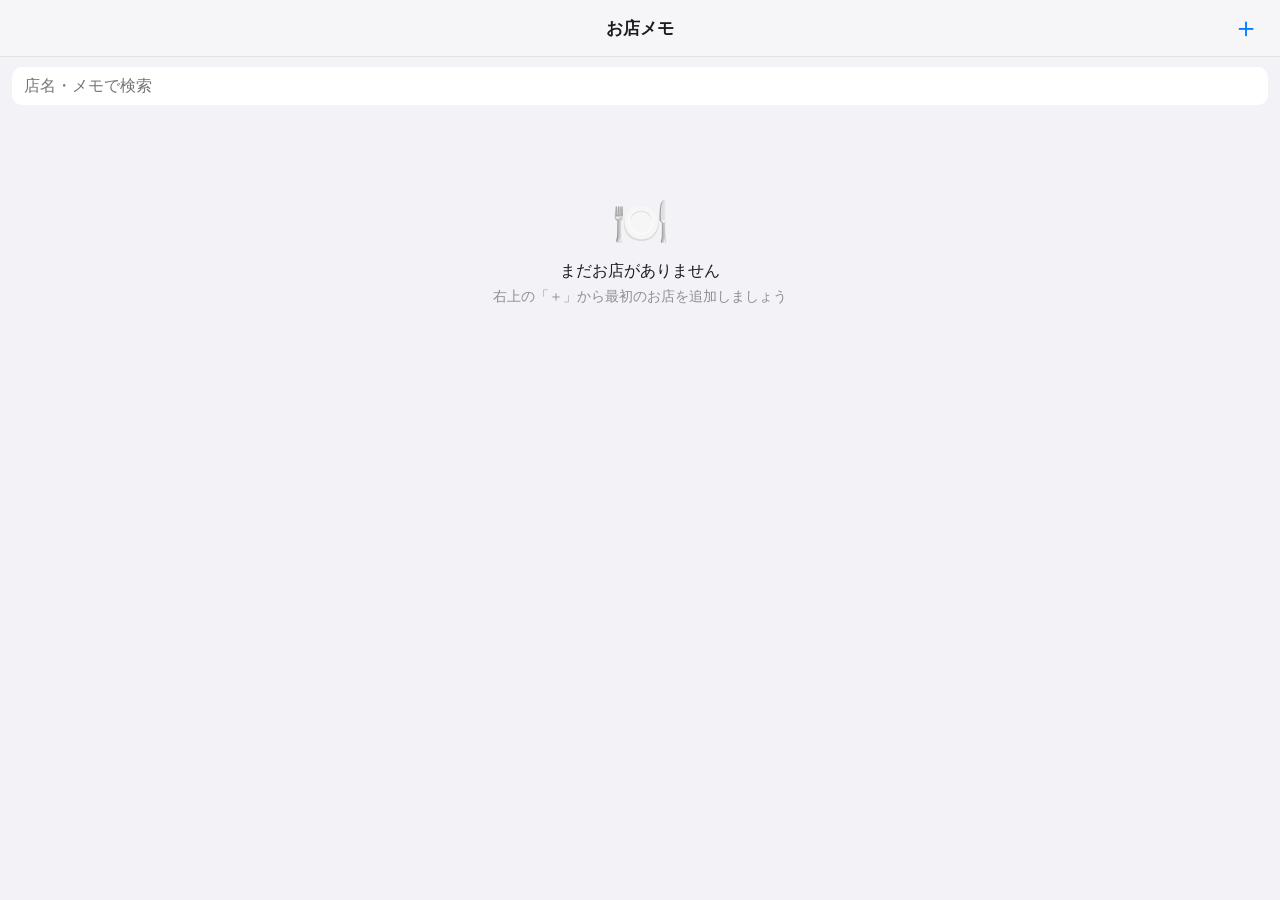
==== app/index.html @ 30cb2acc "お店メモ MVP: PWA実装 + GitHub Pages自動デプロイ設定 - app/: 一覧・詳細・登録編集の3画面（HTML+CSS+バニラJS+IndexedDB） - 保存層(db.js)" ====
<!doctype html>
<html lang="ja">
<head>
  <meta charset="utf-8" />
  <meta name="viewport" content="width=device-width, initial-scale=1, viewport-fit=cover, maximum-scale=1, user-scalable=no" />
  <title>お店メモ</title>
  <meta name="theme-color" content="#f7f7f9" media="(prefers-color-scheme: light)" />
  <meta name="theme-color" content="#000000" media="(prefers-color-scheme: dark)" />

  <!-- PWA / iOSホーム画面対応 -->
  <link rel="manifest" href="manifest.webmanifest" />
  <meta name="apple-mobile-web-app-capable" content="yes" />
  <meta name="apple-mobile-web-app-status-bar-style" content="default" />
  <meta name="apple-mobile-web-app-title" content="お店メモ" />
  <link rel="apple-touch-icon" href="icons/apple-touch-icon.png" />
  <link rel="icon" href="icons/icon.svg" type="image/svg+xml" />

  <link rel="stylesheet" href="css/styles.css" />
</head>
<body>
  <div id="app"><!-- 画面はJSで描画 --></div>

  <script src="js/db.js"></script>
  <script src="js/app.js"></script>
  <script>
    // Service Worker 登録（オフライン＆インストール用）。file:// では無効なので握りつぶす。
    if ('serviceWorker' in navigator && location.protocol.startsWith('http')) {
      window.addEventListener('load', () => {
        navigator.serviceWorker.register('sw.js').catch(() => {});
      });
    }
  </script>
</body>
</html>
---- app/css/styles.css ----
/* styles.css — お店メモ（iOS風の素朴なスタイル） */

:root {
  --bg: #f2f2f7;
  --card: #ffffff;
  --text: #1c1c1e;
  --sub: #8e8e93;
  --line: #e2e2e7;
  --accent: #007aff;
  --danger: #ff3b30;
  --navbar: rgba(247, 247, 249, 0.92);
  --safe-top: env(safe-area-inset-top, 0px);
  --safe-bottom: env(safe-area-inset-bottom, 0px);
}

@media (prefers-color-scheme: dark) {
  :root {
    --bg: #000000;
    --card: #1c1c1e;
    --text: #ffffff;
    --sub: #8e8e93;
    --line: #38383a;
    --accent: #0a84ff;
    --danger: #ff453a;
    --navbar: rgba(20, 20, 22, 0.92);
  }
}

* { box-sizing: border-box; }

html, body {
  margin: 0;
  padding: 0;
  background: var(--bg);
  color: var(--text);
  font-family: -apple-system, BlinkMacSystemFont, "Hiragino Sans", "Yu Gothic", sans-serif;
  -webkit-font-smoothing: antialiased;
  overscroll-behavior-y: contain;
}

#app { min-height: 100vh; }

/* ---- ナビゲーションバー ---- */
.navbar {
  position: sticky;
  top: 0;
  z-index: 10;
  display: grid;
  grid-template-columns: 1fr auto 1fr;
  align-items: center;
  gap: 8px;
  padding: calc(var(--safe-top) + 8px) 12px 8px;
  background: var(--navbar);
  backdrop-filter: saturate(180%) blur(20px);
  -webkit-backdrop-filter: saturate(180%) blur(20px);
  border-bottom: 0.5px solid var(--line);
}
.navbar .title {
  grid-column: 2;
  text-align: center;
  font-size: 17px;
  font-weight: 600;
  white-space: nowrap;
}
.navbar .left  { grid-column: 1; justify-self: start; }
.navbar .right { grid-column: 3; justify-self: end; }

.nav-btn {
  appearance: none;
  border: 0;
  background: transparent;
  color: var(--accent);
  font-size: 17px;
  padding: 6px 4px;
  cursor: pointer;
  min-width: 44px;
  min-height: 34px;
}
.nav-btn.plus { font-size: 28px; line-height: 1; font-weight: 300; }
.nav-btn:disabled { color: var(--sub); opacity: .5; }
.nav-btn.strong { font-weight: 600; }

/* ---- 検索 ---- */
.search-wrap { padding: 10px 12px; }
.search-wrap input {
  width: 100%;
  border: 0;
  background: var(--card);
  color: var(--text);
  border-radius: 10px;
  padding: 10px 12px;
  font-size: 16px;
}

/* ---- 一覧 ---- */
.list { padding: 0 12px 24px; display: flex; flex-direction: column; gap: 10px; }

.swipe {
  position: relative;
  border-radius: 12px;
  overflow: hidden;
}
.swipe .delete-bg {
  position: absolute;
  inset: 0;
  display: flex;
  justify-content: flex-end;
  align-items: stretch;
  background: var(--danger);
}
.swipe .delete-bg button {
  border: 0;
  background: transparent;
  color: #fff;
  font-size: 16px;
  font-weight: 600;
  width: 88px;
  cursor: pointer;
}
.row {
  position: relative;
  background: var(--card);
  padding: 12px 14px;
  transition: transform .18s ease;
  touch-action: pan-y;
  cursor: pointer;
}
.row .name { font-size: 16px; font-weight: 600; margin-bottom: 3px; }
.row .memo {
  font-size: 14px;
  color: var(--sub);
  line-height: 1.4;
  display: -webkit-box;
  -webkit-line-clamp: 2;
  -webkit-box-orient: vertical;
  overflow: hidden;
}
.row .memo.empty { font-style: italic; }
.row .date { font-size: 12px; color: var(--sub); margin-top: 6px; }

/* ---- 空状態 ---- */
.empty {
  text-align: center;
  color: var(--sub);
  padding: 80px 24px;
}
.empty .big { font-size: 46px; margin-bottom: 12px; }
.empty .lead { font-size: 16px; color: var(--text); margin-bottom: 6px; }
.empty .sub { font-size: 14px; }

/* ---- 詳細 ---- */
.detail { padding: 16px; }
.detail .shop-name { font-size: 26px; font-weight: 700; line-height: 1.3; margin: 6px 0 20px; word-break: break-word; }
.detail .section-label { font-size: 13px; color: var(--sub); letter-spacing: .04em; margin-bottom: 6px; }
.detail hr { border: 0; border-top: 0.5px solid var(--line); margin: 8px 0 14px; }
.detail .memo-body { font-size: 16px; line-height: 1.7; white-space: pre-wrap; word-break: break-word; }
.detail .memo-body.empty { color: var(--sub); text-align: center; padding: 40px 0; }
.detail .updated { font-size: 13px; color: var(--sub); margin-top: 28px; }

/* ---- フォーム ---- */
.form { padding: 16px; display: flex; flex-direction: column; gap: 6px; }
.form label { font-size: 13px; color: var(--sub); margin-top: 12px; }
.form input, .form textarea {
  border: 0;
  background: var(--card);
  color: var(--text);
  border-radius: 10px;
  padding: 12px;
  font-size: 16px;
  font-family: inherit;
  width: 100%;
}
.form textarea { min-height: 180px; resize: vertical; line-height: 1.6; }
.form .helper { font-size: 13px; color: var(--sub); margin-top: 8px; line-height: 1.5; }
.form .field-error { font-size: 13px; color: var(--danger); margin-top: 6px; min-height: 18px; }

.btn-delete {
  margin-top: 32px;
  border: 0;
  background: var(--card);
  color: var(--danger);
  font-size: 16px;
  font-weight: 500;
  border-radius: 10px;
  padding: 14px;
  cursor: pointer;
}

/* ---- ダイアログ ---- */
.backdrop {
  position: fixed;
  inset: 0;
  background: rgba(0,0,0,.4);
  display: flex;
  align-items: center;
  justify-content: center;
  padding: 24px;
  z-index: 100;
}
.dialog {
  background: var(--card);
  border-radius: 14px;
  width: 100%;
  max-width: 300px;
  overflow: hidden;
  text-align: center;
}
.dialog .body { padding: 20px 18px; }
.dialog .d-title { font-size: 17px; font-weight: 600; margin-bottom: 6px; }
.dialog .d-msg { font-size: 13px; color: var(--sub); line-height: 1.5; }
.dialog .actions { display: flex; flex-direction: column; border-top: 0.5px solid var(--line); }
.dialog .actions button {
  border: 0;
  background: transparent;
  padding: 13px;
  font-size: 17px;
  cursor: pointer;
  border-top: 0.5px solid var(--line);
}
.dialog .actions button:first-child { border-top: 0; }
.dialog .actions .destructive { color: var(--danger); font-weight: 600; }
.dialog .actions .cancel { color: var(--accent); }
.dialog .actions .default { color: var(--accent); font-weight: 600; }
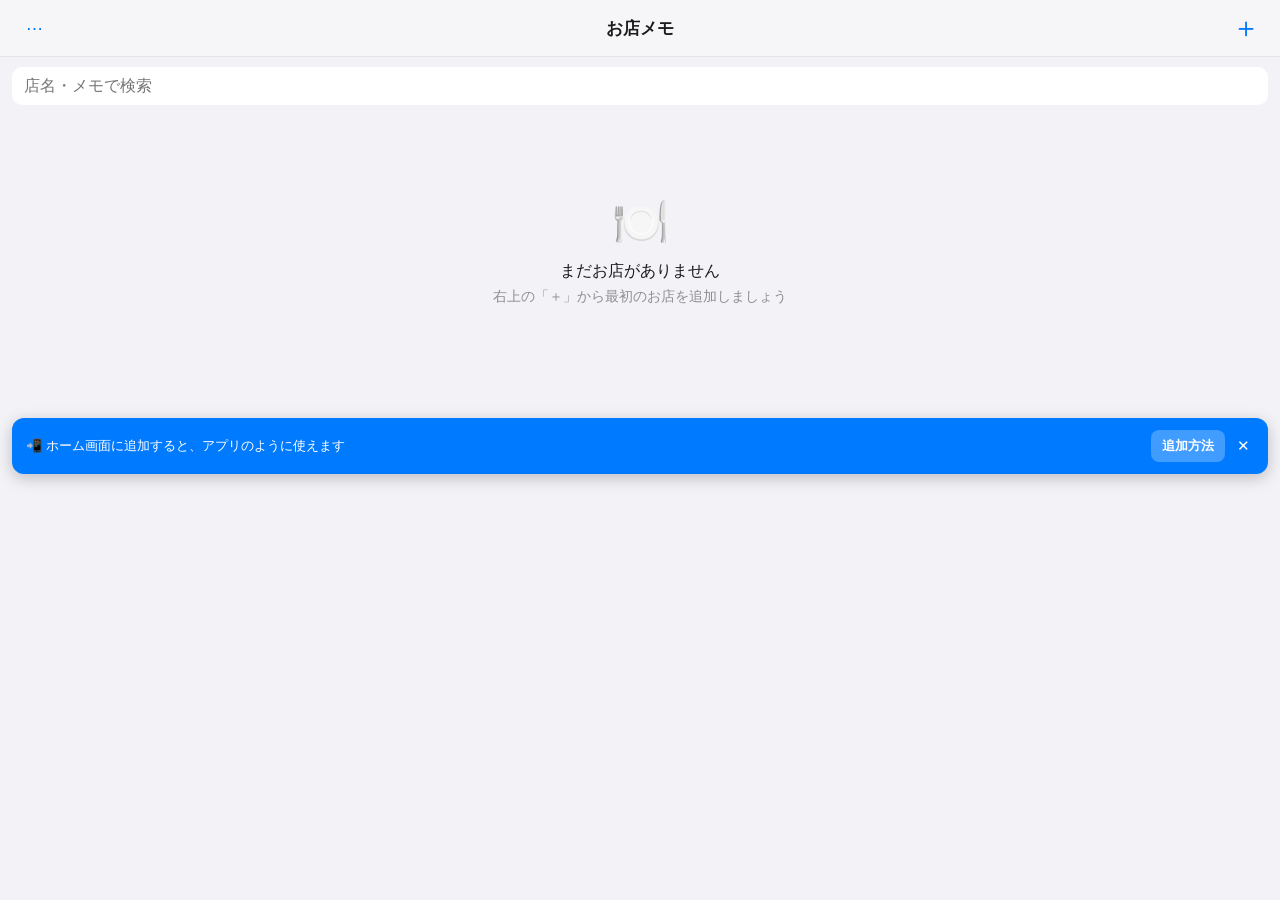
==== commit b9d98942: "受け皿3点: インストール案内・OGP・バックアップ機能 - インストール案内バナー（非standalone時のみ・iOS/Android手順ダイアログ・×で非表示記憶） - OGP/Twitter " ====
--- a/app/index.html
+++ b/app/index.html
@@ -6,6 +6,21 @@
   <title>お店メモ</title>
   <meta name="theme-color" content="#f7f7f9" media="(prefers-color-scheme: light)" />
   <meta name="theme-color" content="#000000" media="(prefers-color-scheme: dark)" />
+  <meta name="description" content="飲食店ごとに自分専用のメモを残せるアプリ。「このお店、前どんな注文だっけ？」を解決する、自分だけの再訪メモ。" />
+
+  <!-- 共有時のプレビュー（OGP / Twitter Card）-->
+  <meta property="og:type" content="website" />
+  <meta property="og:site_name" content="お店メモ" />
+  <meta property="og:title" content="お店メモ — 自分だけのお店の再訪メモ" />
+  <meta property="og:description" content="飲食店ごとに自分専用のメモ。外食の「前どうだっけ？」を解決。インストール不要・無料。" />
+  <meta property="og:url" content="https://nibosea.github.io/oshise-memo/" />
+  <meta property="og:image" content="https://nibosea.github.io/oshise-memo/og-image.png" />
+  <meta property="og:image:width" content="1200" />
+  <meta property="og:image:height" content="630" />
+  <meta name="twitter:card" content="summary_large_image" />
+  <meta name="twitter:title" content="お店メモ — 自分だけのお店の再訪メモ" />
+  <meta name="twitter:description" content="飲食店ごとに自分専用のメモ。外食の「前どうだっけ？」を解決。インストール不要・無料。" />
+  <meta name="twitter:image" content="https://nibosea.github.io/oshise-memo/og-image.png" />
 
   <!-- PWA / iOSホーム画面対応 -->
   <link rel="manifest" href="manifest.webmanifest" />
@@ -30,5 +45,9 @@
       });
     }
   </script>
+
+  <!-- アクセス解析（GoatCounter・Cookie不使用）。訪問イベントのみ送信。メモの中身は一切送らない -->
+  <script data-goatcounter="https://nibosea.goatcounter.com/count"
+          async src="//gc.zgo.at/count.js"></script>
 </body>
 </html>
--- a/app/css/styles.css
+++ b/app/css/styles.css
@@ -221,3 +221,29 @@
 .dialog .actions .destructive { color: var(--danger); font-weight: 600; }
 .dialog .actions .cancel { color: var(--accent); }
 .dialog .actions .default { color: var(--accent); font-weight: 600; }
+
+.dialog .help { font-size: 14px; line-height: 1.6; color: var(--text); text-align: left; }
+.dialog .help p { margin: 10px 0; }
+.dialog .help .mono { font-family: ui-monospace, monospace; background: var(--bg); padding: 1px 6px; border-radius: 5px; }
+
+/* ---- インストール案内バナー ---- */
+.install-banner {
+  position: sticky;
+  bottom: 0;
+  display: flex;
+  align-items: center;
+  gap: 8px;
+  margin: 8px 12px calc(var(--safe-bottom) + 12px);
+  padding: 12px 14px;
+  background: var(--accent);
+  color: #fff;
+  border-radius: 12px;
+  box-shadow: 0 4px 16px rgba(0,0,0,.22);
+}
+.install-banner .ib-text { flex: 1; font-size: 13px; line-height: 1.4; }
+.install-banner .ib-how {
+  border: 0; background: rgba(255,255,255,.25); color: #fff;
+  font-size: 13px; font-weight: 600; padding: 7px 11px; border-radius: 8px; cursor: pointer;
+  white-space: nowrap;
+}
+.install-banner .ib-close { border: 0; background: transparent; color: #fff; font-size: 15px; cursor: pointer; padding: 4px; }
